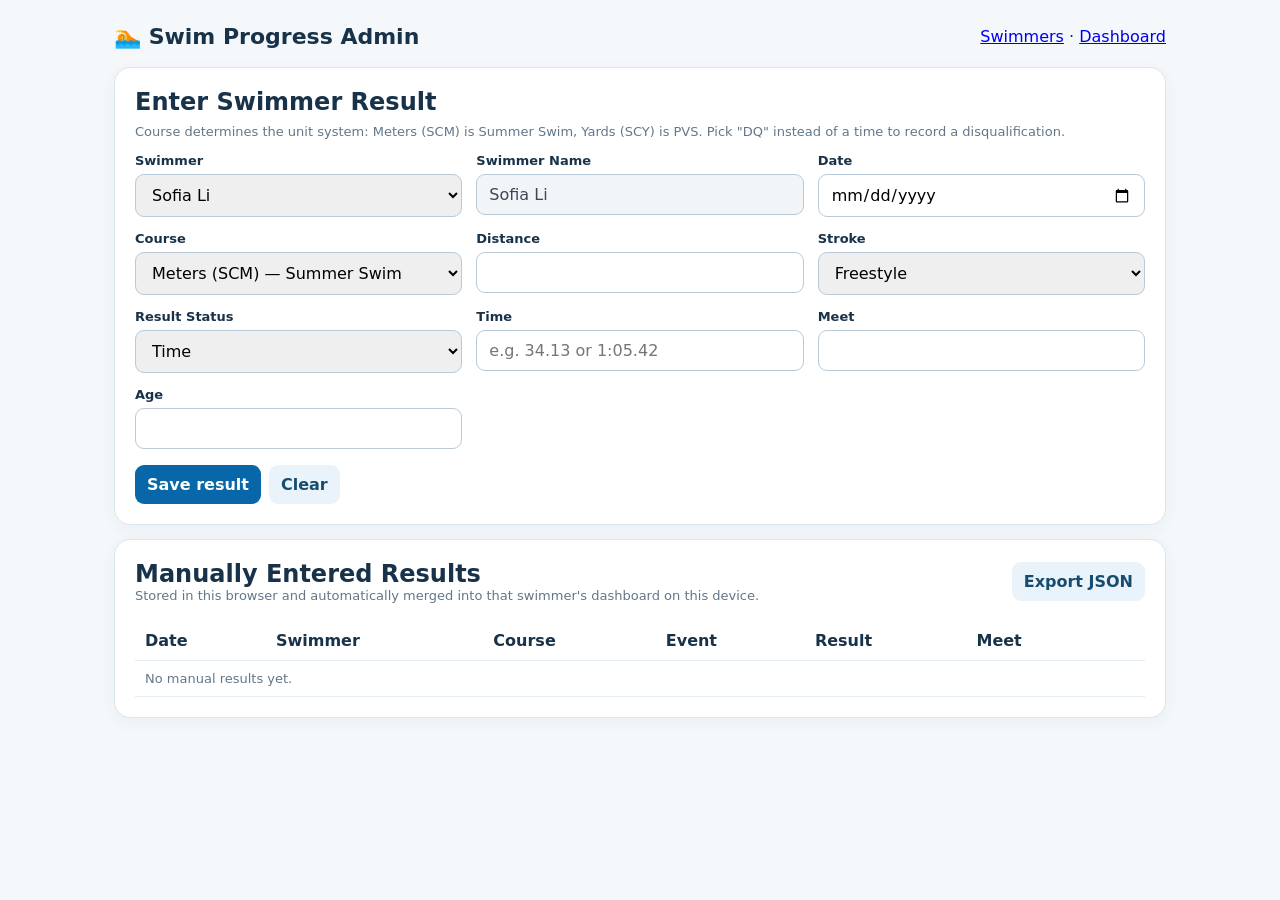
==== admin.html @ 4a8d4863 "Added admin Page" ====
<!doctype html>
<html lang="en">
<head>
<meta charset="UTF-8"><meta name="viewport" content="width=device-width,initial-scale=1">
<title>Swim Progress — Admin</title>
<style>
:root{font-family:Inter,system-ui,Arial,sans-serif;color:#18324a;background:#f4f8fb}
*{box-sizing:border-box} body{margin:0}.shell{max-width:1100px;margin:auto;padding:24px}
.topbar{display:flex;gap:18px;align-items:center;justify-content:space-between;margin-bottom:18px}
.brand{font-size:22px;font-weight:800}.card{background:#fff;border:1px solid #dbe6ef;border-radius:16px;padding:20px;margin:14px 0;box-shadow:0 4px 16px #17324d0d}
.grid{display:grid;grid-template-columns:repeat(3,minmax(0,1fr));gap:14px}.field{display:flex;flex-direction:column;gap:6px}
label{font-weight:700;font-size:13px}input,select,button{font:inherit;padding:10px 12px;border:1px solid #b8cad8;border-radius:9px}
button{cursor:pointer;background:#0867a8;color:#fff;border:0;font-weight:700}.secondary{background:#eaf3f9;color:#174b70}
.danger{background:#a82d2d}.hide{display:none!important}.notice{padding:12px;border-radius:10px;background:#e9f5ff}.error{background:#fff0f0;color:#8b1d1d}
.table-wrap{overflow:auto}table{width:100%;border-collapse:collapse}th,td{padding:10px;border-bottom:1px solid #e4edf4;text-align:left;white-space:normal}
.badge{display:inline-block;padding:3px 8px;border-radius:999px;background:#e9f3fa;font-size:12px}.dq{background:#ffe6e6;color:#9a1d1d;font-weight:800}
.actions{display:flex;gap:8px;flex-wrap:wrap}.muted{color:#62778a;font-size:13px}
input[readonly]{background:#f1f5f8;color:#445}
.editing-banner{background:#fff6e0;border:1px solid #ffe2a3;color:#7a5900;padding:10px 12px;border-radius:9px;margin-bottom:14px}
@media(max-width:760px){.grid{grid-template-columns:1fr}}
</style>
</head>
<body><main class="shell">
<div class="topbar"><div class="brand">🏊 Swim Progress Admin</div><div><a href="index.html">Swimmers</a> · <a href="dashboard.html">Dashboard</a></div></div>

<div id="loadError" class="card error hide"></div>

<section class="card">
<h1 style="margin:0 0 8px">Enter Swimmer Result</h1>
<div class="muted" style="margin-bottom:14px">Course determines the unit system: Meters (SCM) is Summer Swim, Yards (SCY) is PVS. Pick "DQ" instead of a time to record a disqualification.</div>
<div id="editingBanner" class="editing-banner hide">Editing an existing result. <strong>Update result</strong> will save your changes, or <strong>Cancel edit</strong> to discard them.</div>
<form id="resultForm">
<div class="grid">
<div class="field"><label>Swimmer</label><select id="swimmerId" required><option value="">Loading swimmers…</option></select></div>
<div class="field"><label>Swimmer Name</label><input id="swimmerName" readonly></div>
<div class="field"><label>Date</label><input id="date" type="date" required></div>
<div class="field"><label>Course</label>
  <select id="course" required>
    <option value="SCM">Meters (SCM) — Summer Swim</option>
    <option value="SCY">Yards (SCY) — PVS</option>
  </select>
</div>
<div class="field"><label>Distance</label><input id="distance" type="number" min="25" step="25" required></div>
<div class="field"><label>Stroke</label><select id="stroke"><option>Freestyle</option><option>Back Stroke</option><option>Breast Stroke</option><option>Butterfly</option><option>Individual Medley</option></select></div>
<div class="field"><label>Result Status</label><select id="status"><option value="TIME">Time</option><option value="DQ">DQ — Disqualified</option></select></div>
<div class="field"><label>Time</label><input id="time" placeholder="e.g. 34.13 or 1:05.42"></div>
<div class="field"><label>Meet</label><input id="meet" required></div>
<div class="field"><label>Age</label><input id="age" type="number" min="4" max="99"></div>
</div>
<div class="actions" style="margin-top:16px">
  <button type="submit" id="submitBtn">Save result</button>
  <button type="reset" class="secondary" id="clearBtn">Clear</button>
  <button type="button" id="cancelEditBtn" class="secondary hide">Cancel edit</button>
</div>
<div id="saveMsg" class="notice hide" style="margin-top:12px"></div>
</form>
</section>

<section class="card"><div class="topbar"><div><h2 style="margin:0">Manually Entered Results</h2><div class="muted">Stored in this browser and automatically merged into that swimmer's dashboard on this device.</div></div><button id="exportBtn" class="secondary">Export JSON</button></div>
<div class="table-wrap"><table><thead><tr><th>Date</th><th>Swimmer</th><th>Course</th><th>Event</th><th>Result</th><th>Meet</th><th></th></tr></thead><tbody id="rows"></tbody></table></div>
</section>
</main>
<script>
(function () {
  "use strict";

  // Must match data-service.js's MANUAL_RESULTS_KEY exactly so results
  // entered here are picked up by the dashboard.
  var STORAGE_KEY = "swimProgressManualResultsV1";

  function $(id) { return document.getElementById(id); }

  var directory = null;
  var editingId = null;

  function courseName(course) {
    return course === "SCY" ? "PVS (Yards)" : "Summer Swim (Meters)";
  }

  function parseTime(v) {
    v = (v || "").trim();
    if (!v) return null;
    if (v.indexOf(":") !== -1) {
      var parts = v.split(":");
      return +(Number(parts[0]) * 60 + Number(parts[1])).toFixed(2);
    }
    return +Number(v).toFixed(2);
  }
  function fmt(t) {
    if (t == null) return "DQ";
    var m = Math.floor(t / 60), s = (t - m * 60).toFixed(2).padStart(5, "0");
    return m ? m + ":" + s : s;
  }
  function getRows() {
    try { return JSON.parse(localStorage.getItem(STORAGE_KEY) || "[]"); }
    catch (e) { return []; }
  }
  function saveRows(v) {
    localStorage.setItem(STORAGE_KEY, JSON.stringify(v));
  }

  function showLoadError(msg) {
    var el = $("loadError");
    el.textContent = msg;
    el.classList.remove("hide");
  }

  function populateSwimmers() {
    fetch("data/swimmers.json")
      .then(function (res) {
        if (!res.ok) throw new Error("HTTP " + res.status);
        return res.json();
      })
      .then(function (dir) {
        directory = dir;
        var opts = (dir.swimmers || []).map(function (s) {
          return '<option value="' + s.id + '">' + s.name + "</option>";
        });
        $("swimmerId").innerHTML = opts.length
          ? opts.join("")
          : '<option value="">No swimmers found in data/swimmers.json</option>';
        syncSwimmerName();
      })
      .catch(function (err) {
        $("swimmerId").innerHTML = '<option value="">Unable to load swimmer list</option>';
        showLoadError(
          "Could not load data/swimmers.json (" + err.message + "). " +
          "Make sure you're opening this page through a local web server " +
          "(e.g. http://localhost:8000/admin.html) and not by double-clicking " +
          "the file directly — browsers block JSON loading from file:// pages."
        );
      });
  }
  function syncSwimmerName() {
    var entry = null;
    if (directory) {
      for (var i = 0; i < directory.swimmers.length; i++) {
        if (directory.swimmers[i].id === $("swimmerId").value) { entry = directory.swimmers[i]; break; }
      }
    }
    $("swimmerName").value = entry ? entry.name : "";
  }
  $("swimmerId").addEventListener("change", syncSwimmerName);
  populateSwimmers();

  $("status").addEventListener("change", function () {
    var dq = $("status").value === "DQ";
    $("time").disabled = dq;
    $("time").required = !dq;
    if (dq) $("time").value = "";
  });

  function enterEditMode(r) {
    editingId = r.id;
    $("swimmerId").value = r.swimmerId;
    syncSwimmerName();
    $("date").value = r.date;
    $("course").value = r.course;
    $("distance").value = r.distance;
    $("stroke").value = r.stroke;
    $("status").value = r.status;
    $("status").dispatchEvent(new Event("change"));
    if (r.status !== "DQ") $("time").value = fmt(r.time);
    $("meet").value = r.meet;
    $("age").value = r.age != null ? r.age : "";
    $("submitBtn").textContent = "Update result";
    $("cancelEditBtn").classList.remove("hide");
    $("editingBanner").classList.remove("hide");
    $("saveMsg").classList.add("hide");
    window.scrollTo({ top: 0, behavior: "smooth" });
  }
  function exitEditMode() {
    editingId = null;
    $("resultForm").reset();
    $("course").value = "SCM";
    syncSwimmerName();
    $("status").dispatchEvent(new Event("change"));
    $("submitBtn").textContent = "Save result";
    $("cancelEditBtn").classList.add("hide");
    $("editingBanner").classList.add("hide");
  }
  $("cancelEditBtn").addEventListener("click", exitEditMode);

  $("resultForm").addEventListener("submit", function (e) {
    e.preventDefault();
    if (!$("swimmerId").value) { alert("Select a swimmer."); return; }
    var status = $("status").value;
    var time = status === "DQ" ? null : parseTime($("time").value);
    if (status === "TIME" && (!isFinite(time) || time <= 0)) {
      alert("Enter a valid swim time.");
      return;
    }
    var data = {
      swimmerId: $("swimmerId").value,
      swimmerName: $("swimmerName").value,
      date: $("date").value,
      year: +$("date").value.slice(0, 4),
      course: $("course").value,
      distance: +$("distance").value,
      stroke: $("stroke").value,
      status: status,
      time: time,
      meet: $("meet").value.trim(),
      age: $("age").value ? +$("age").value : null,
      source: "admin"
    };
    var all = getRows();
    if (editingId) {
      var idx = -1;
      for (var i = 0; i < all.length; i++) { if (all[i].id === editingId) { idx = i; break; } }
      if (idx !== -1) {
        data.id = editingId;
        all[idx] = data;
      }
      saveRows(all);
      $("saveMsg").textContent = "Result updated.";
    } else {
      data.id = (crypto.randomUUID ? crypto.randomUUID() : String(Date.now()) + Math.random());
      all.push(data);
      saveRows(all);
      $("saveMsg").textContent = "Result saved.";
    }
    $("saveMsg").classList.remove("hide");
    exitEditMode();
    render();
  });

  function render() {
    var all = getRows().sort(function (x, y) { return y.date.localeCompare(x.date); });
    $("rows").innerHTML = all.length
      ? all.map(function (r) {
          var resultHtml = r.status === "DQ"
            ? '<span class="badge dq">DQ</span>'
            : fmt(r.time);
          return "<tr><td>" + r.date + "</td><td>" + r.swimmerName + "</td>" +
            "<td><span class=\"badge\">" + courseName(r.course) + "</span></td>" +
            "<td>" + r.distance + " " + r.stroke + "</td>" +
            "<td>" + resultHtml + "</td><td>" + r.meet + "</td>" +
            "<td class=\"actions\">" +
            "<button class=\"secondary\" data-edit=\"" + r.id + "\">Edit</button>" +
            "<button class=\"danger\" data-del=\"" + r.id + "\">Delete</button>" +
            "</td></tr>";
        }).join("")
      : '<tr><td colspan="7" class="muted">No manual results yet.</td></tr>';
  }

  $("rows").addEventListener("click", function (e) {
    var editId = e.target.getAttribute("data-edit");
    var delId = e.target.getAttribute("data-del");
    if (editId) {
      var all = getRows();
      for (var i = 0; i < all.length; i++) {
        if (all[i].id === editId) { enterEditMode(all[i]); break; }
      }
    } else if (delId) {
      if (confirm("Delete this result?")) {
        saveRows(getRows().filter(function (r) { return r.id !== delId; }));
        if (editingId === delId) exitEditMode();
        render();
      }
    }
  });

  $("exportBtn").addEventListener("click", function () {
    var blob = new Blob([JSON.stringify(getRows(), null, 2)], { type: "application/json" });
    var a = document.createElement("a");
    a.href = URL.createObjectURL(blob);
    a.download = "swim-manual-results.json";
    a.click();
    URL.revokeObjectURL(a.href);
  });

  render();
})();
</script>
</body></html>
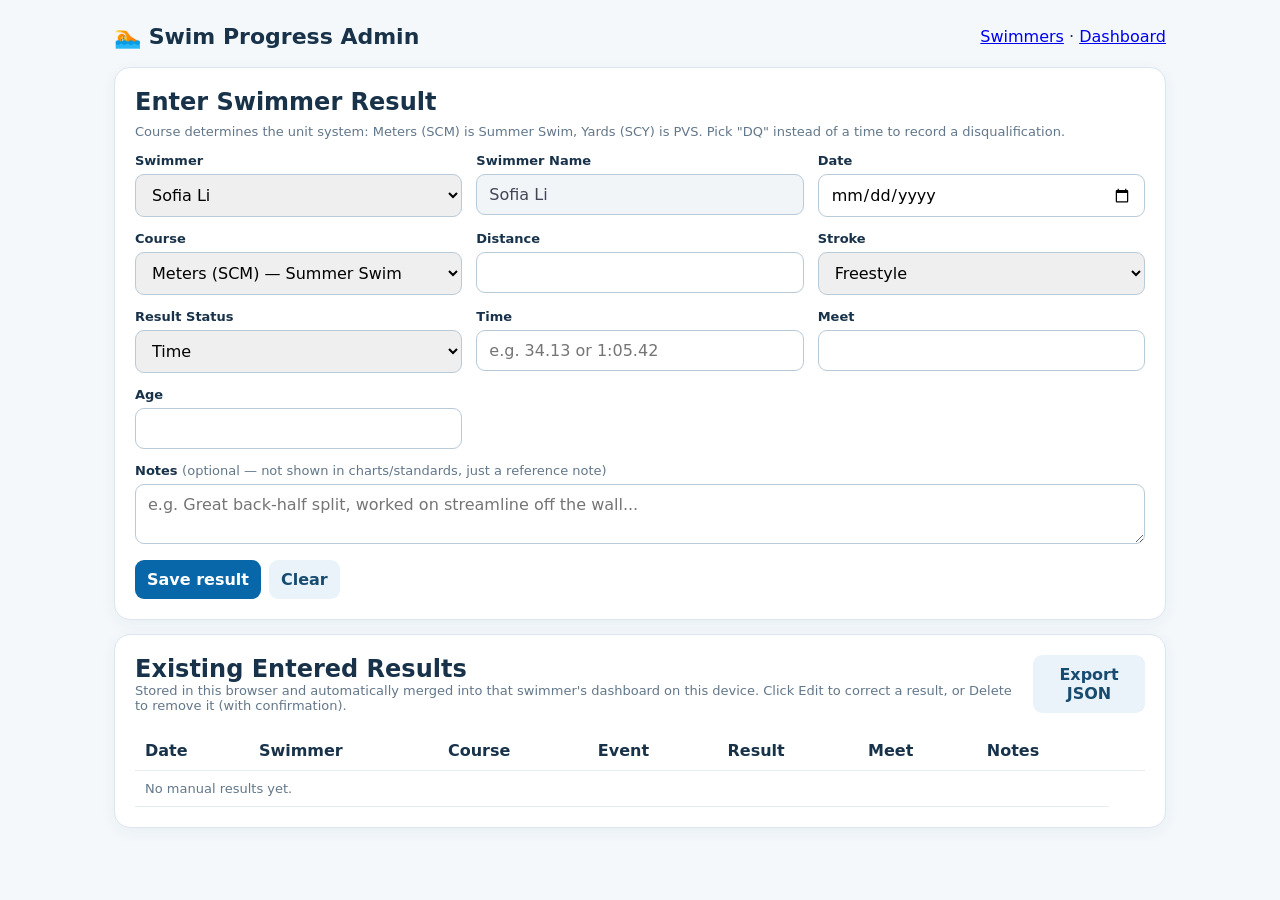
==== commit 12d22343: "Add admin comments" ====
--- a/admin.html
+++ b/admin.html
@@ -47,6 +47,10 @@
 <div class="field"><label>Meet</label><input id="meet" required></div>
 <div class="field"><label>Age</label><input id="age" type="number" min="4" max="99"></div>
 </div>
+<div class="field" style="margin-top:14px">
+  <label>Notes <span class="muted" style="font-weight:400">(optional — not shown in charts/standards, just a reference note)</span></label>
+  <textarea id="notes" rows="2" placeholder="e.g. Great back-half split, worked on streamline off the wall..." style="font:inherit;padding:10px 12px;border:1px solid #b8cad8;border-radius:9px;resize:vertical"></textarea>
+</div>
 <div class="actions" style="margin-top:16px">
   <button type="submit" id="submitBtn">Save result</button>
   <button type="reset" class="secondary" id="clearBtn">Clear</button>
@@ -56,8 +60,8 @@
 </form>
 </section>
 
-<section class="card"><div class="topbar"><div><h2 style="margin:0">Manually Entered Results</h2><div class="muted">Stored in this browser and automatically merged into that swimmer's dashboard on this device.</div></div><button id="exportBtn" class="secondary">Export JSON</button></div>
-<div class="table-wrap"><table><thead><tr><th>Date</th><th>Swimmer</th><th>Course</th><th>Event</th><th>Result</th><th>Meet</th><th></th></tr></thead><tbody id="rows"></tbody></table></div>
+<section class="card"><div class="topbar"><div><h2 style="margin:0">Existing Entered Results</h2><div class="muted">Stored in this browser and automatically merged into that swimmer's dashboard on this device. Click Edit to correct a result, or Delete to remove it (with confirmation).</div></div><button id="exportBtn" class="secondary">Export JSON</button></div>
+<div class="table-wrap"><table><thead><tr><th>Date</th><th>Swimmer</th><th>Course</th><th>Event</th><th>Result</th><th>Meet</th><th>Notes</th><th></th></tr></thead><tbody id="rows"></tbody></table></div>
 </section>
 </main>
 <script>
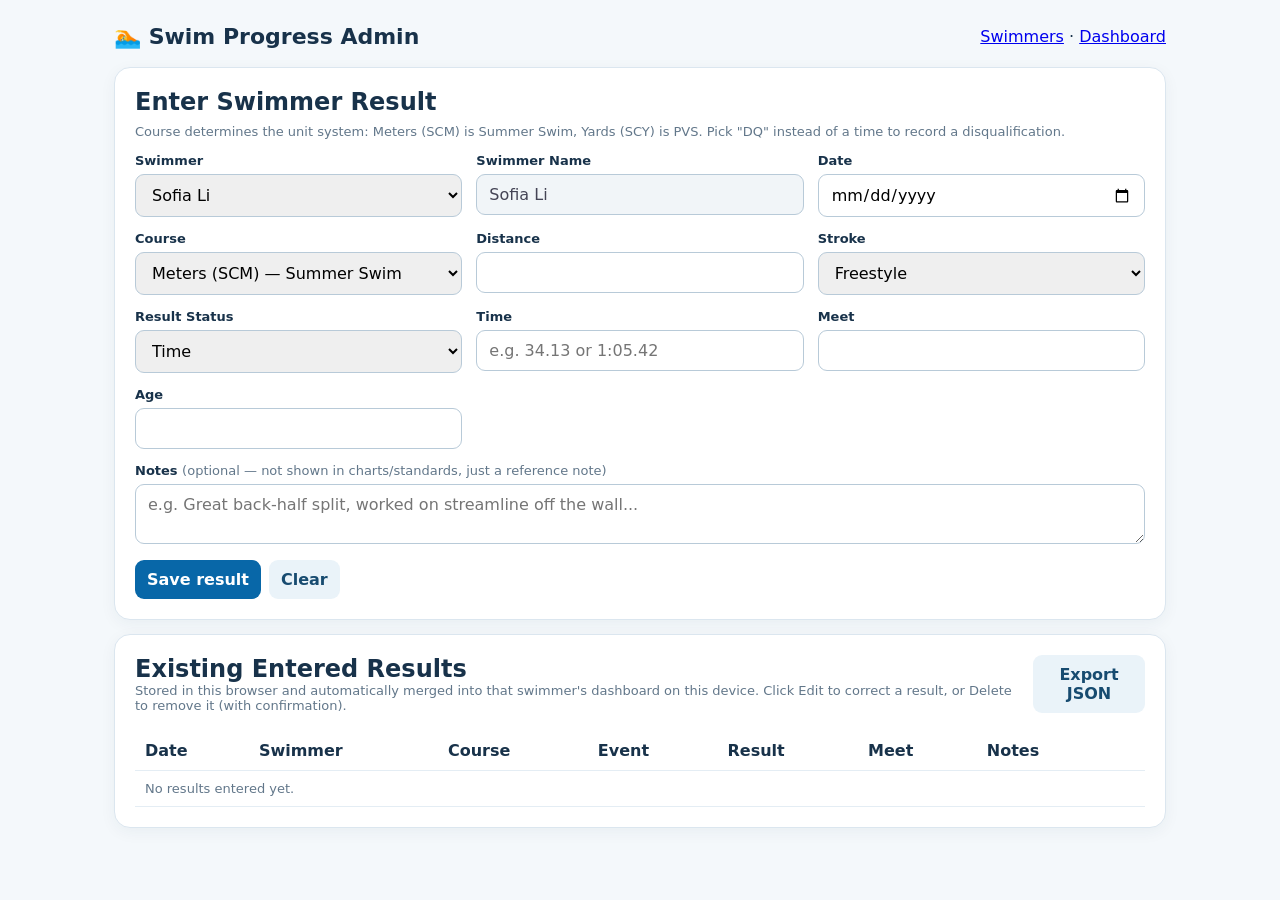
==== commit de43838a: "Updated Noah Kingfish meet results" ====
--- a/admin.html
+++ b/admin.html
@@ -79,6 +79,15 @@
 
   function courseName(course) {
     return course === "SCY" ? "PVS (Yards)" : "Summer Swim (Meters)";
+  }
+  function escapeHtml(s) {
+    return String(s == null ? "" : s).replace(/[&<>'"]/g, function (c) {
+      return { "&": "&amp;", "<": "&lt;", ">": "&gt;", "'": "&#39;", '"': "&quot;" }[c];
+    });
+  }
+  function truncate(s, n) {
+    s = String(s || "");
+    return s.length > n ? s.slice(0, n - 1) + "…" : s;
   }
 
   function parseTime(v) {
@@ -167,6 +176,7 @@
     if (r.status !== "DQ") $("time").value = fmt(r.time);
     $("meet").value = r.meet;
     $("age").value = r.age != null ? r.age : "";
+    $("notes").value = r.notes || "";
     $("submitBtn").textContent = "Update result";
     $("cancelEditBtn").classList.remove("hide");
     $("editingBanner").classList.remove("hide");
@@ -177,6 +187,7 @@
     editingId = null;
     $("resultForm").reset();
     $("course").value = "SCM";
+    $("notes").value = "";
     syncSwimmerName();
     $("status").dispatchEvent(new Event("change"));
     $("submitBtn").textContent = "Save result";
@@ -206,6 +217,7 @@
       time: time,
       meet: $("meet").value.trim(),
       age: $("age").value ? +$("age").value : null,
+      notes: $("notes").value.trim(),
       source: "admin"
     };
     var all = getRows();
@@ -236,16 +248,20 @@
           var resultHtml = r.status === "DQ"
             ? '<span class="badge dq">DQ</span>'
             : fmt(r.time);
-          return "<tr><td>" + r.date + "</td><td>" + r.swimmerName + "</td>" +
-            "<td><span class=\"badge\">" + courseName(r.course) + "</span></td>" +
-            "<td>" + r.distance + " " + r.stroke + "</td>" +
-            "<td>" + resultHtml + "</td><td>" + r.meet + "</td>" +
+          var notesHtml = r.notes
+            ? '<span title="' + escapeHtml(r.notes) + '">' + escapeHtml(truncate(r.notes, 28)) + "</span>"
+            : '<span class="muted">—</span>';
+          return "<tr><td>" + escapeHtml(r.date) + "</td><td>" + escapeHtml(r.swimmerName) + "</td>" +
+            "<td><span class=\"badge\">" + escapeHtml(courseName(r.course)) + "</span></td>" +
+            "<td>" + escapeHtml(r.distance) + " " + escapeHtml(r.stroke) + "</td>" +
+            "<td>" + resultHtml + "</td><td>" + escapeHtml(r.meet) + "</td>" +
+            "<td>" + notesHtml + "</td>" +
             "<td class=\"actions\">" +
             "<button class=\"secondary\" data-edit=\"" + r.id + "\">Edit</button>" +
             "<button class=\"danger\" data-del=\"" + r.id + "\">Delete</button>" +
             "</td></tr>";
         }).join("")
-      : '<tr><td colspan="7" class="muted">No manual results yet.</td></tr>';
+      : '<tr><td colspan="8" class="muted">No results entered yet.</td></tr>';
   }
 
   $("rows").addEventListener("click", function (e) {
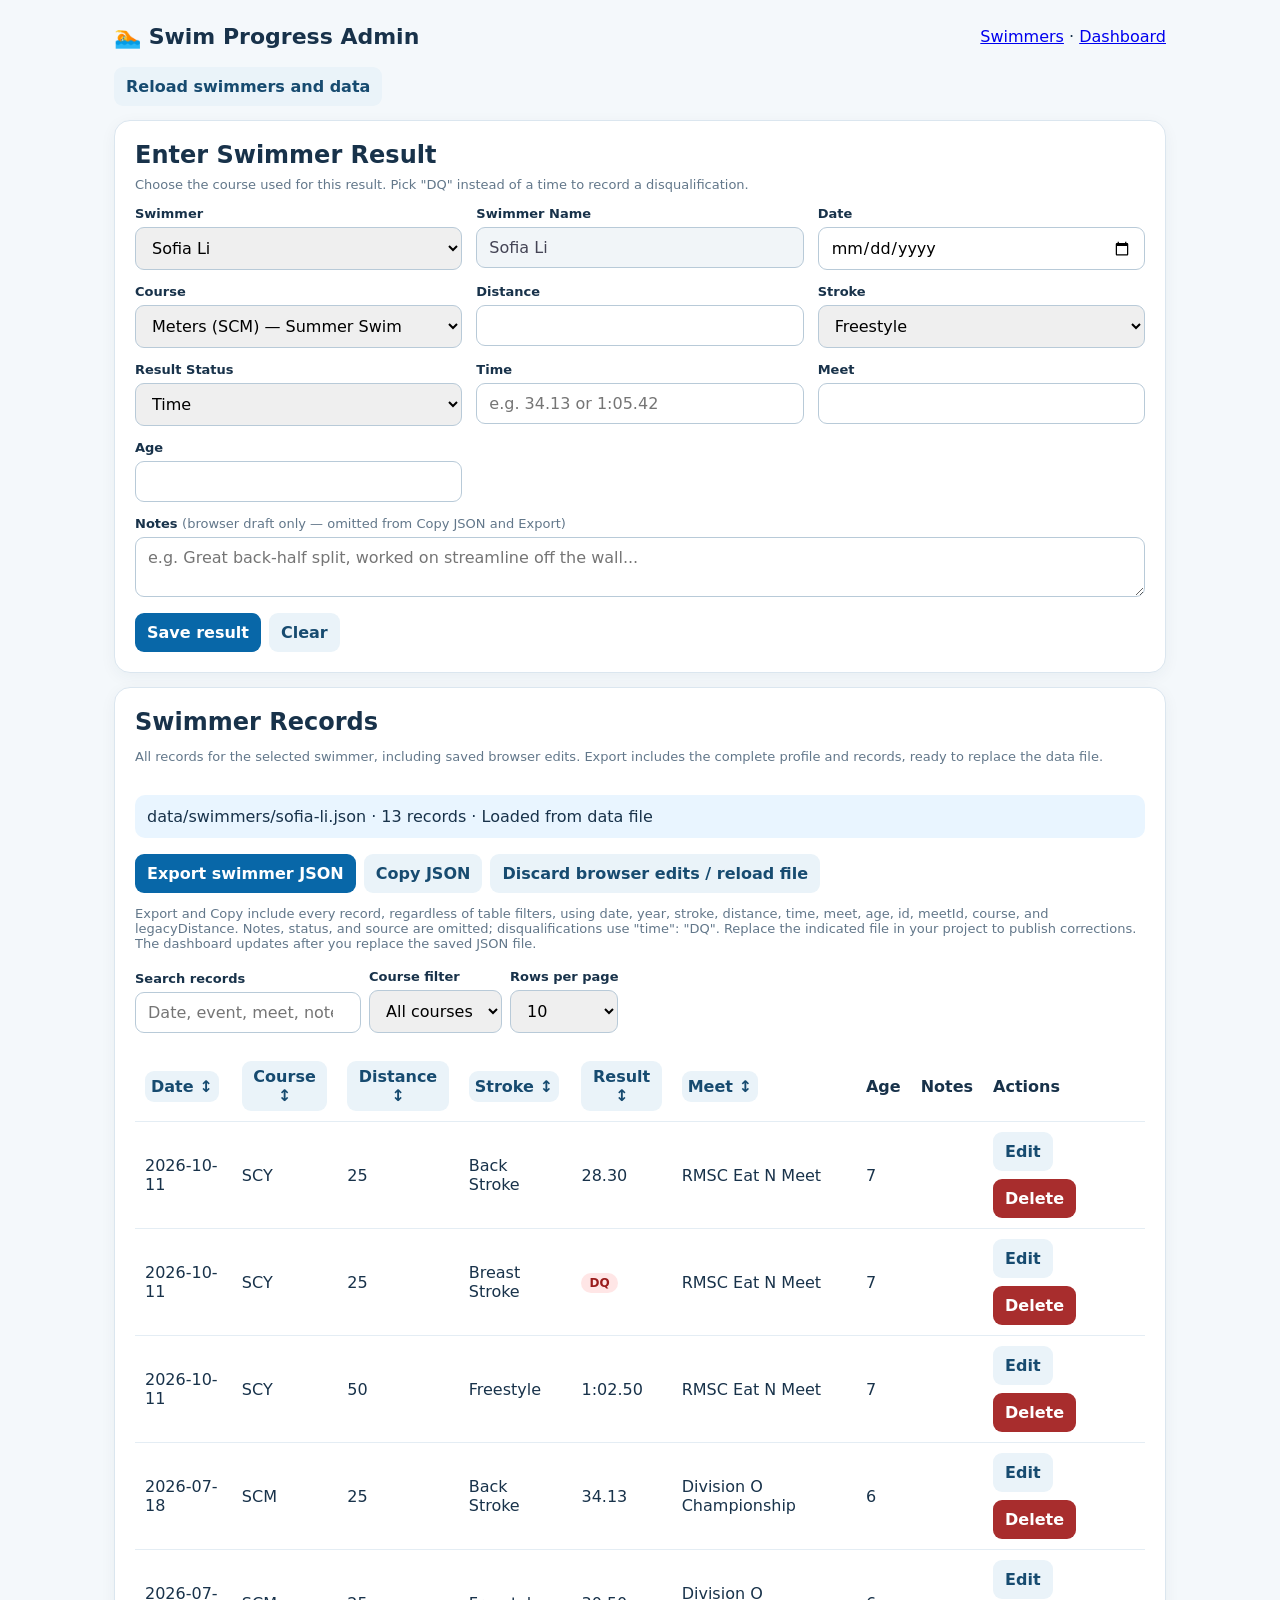
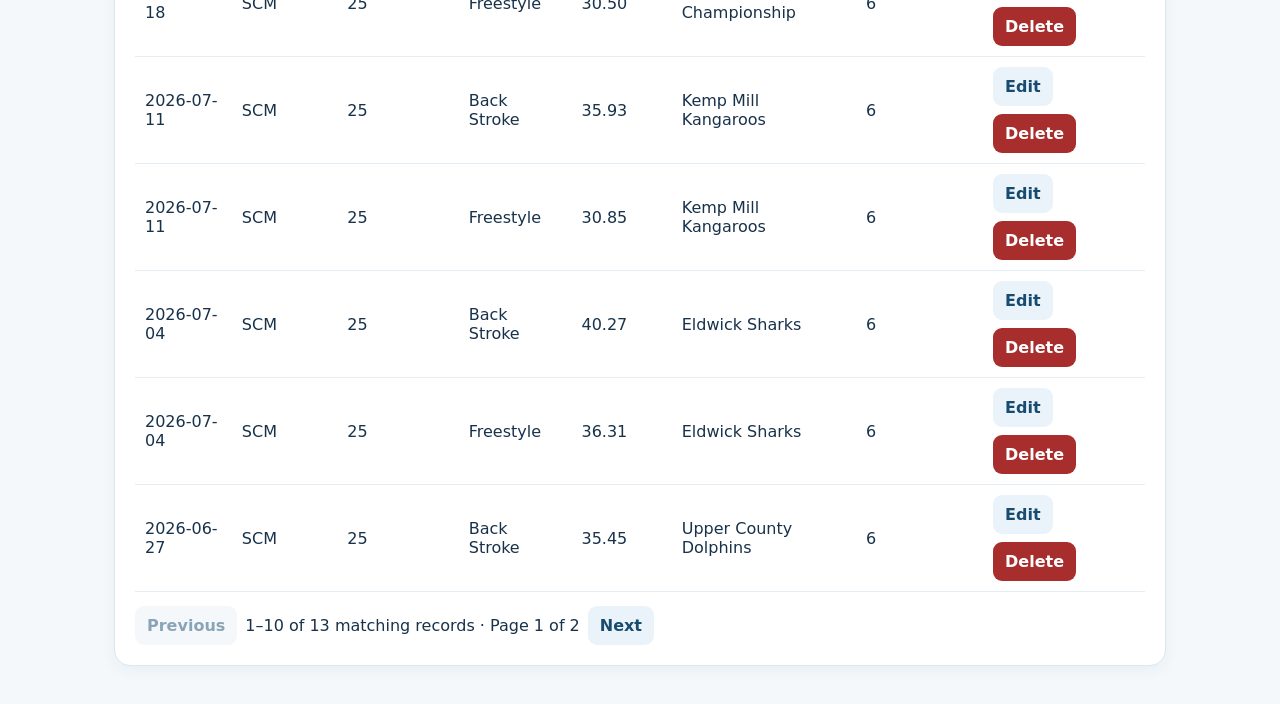
==== commit fc0020e6: "Updated code in Admin and dashboard pulling data" ====
--- a/admin.html
+++ b/admin.html
@@ -23,11 +23,13 @@
 <body><main class="shell">
 <div class="topbar"><div class="brand">🏊 Swim Progress Admin</div><div><a href="index.html">Swimmers</a> · <a href="dashboard.html">Dashboard</a></div></div>
 
+<noscript><div class="card error">JavaScript must be enabled to load swimmers and records.</div></noscript>
+<div class="actions"><button id="retryLoadBtn" type="button" class="secondary">Reload swimmers and data</button></div>
 <div id="loadError" class="card error hide"></div>
 
 <section class="card">
 <h1 style="margin:0 0 8px">Enter Swimmer Result</h1>
-<div class="muted" style="margin-bottom:14px">Course determines the unit system: Meters (SCM) is Summer Swim, Yards (SCY) is PVS. Pick "DQ" instead of a time to record a disqualification.</div>
+<div class="muted" style="margin-bottom:14px">Choose the course used for this result. Pick "DQ" instead of a time to record a disqualification.</div>
 <div id="editingBanner" class="editing-banner hide">Editing an existing result. <strong>Update result</strong> will save your changes, or <strong>Cancel edit</strong> to discard them.</div>
 <form id="resultForm">
 <div class="grid">
@@ -38,6 +40,7 @@
   <select id="course" required>
     <option value="SCM">Meters (SCM) — Summer Swim</option>
     <option value="SCY">Yards (SCY) — PVS</option>
+    <option value="LCM">Meters (LCM) — Long Course</option>
   </select>
 </div>
 <div class="field"><label>Distance</label><input id="distance" type="number" min="25" step="25" required></div>
@@ -48,7 +51,7 @@
 <div class="field"><label>Age</label><input id="age" type="number" min="4" max="99"></div>
 </div>
 <div class="field" style="margin-top:14px">
-  <label>Notes <span class="muted" style="font-weight:400">(optional — not shown in charts/standards, just a reference note)</span></label>
+  <label>Notes <span class="muted" style="font-weight:400">(browser draft only — omitted from Copy JSON and Export)</span></label>
   <textarea id="notes" rows="2" placeholder="e.g. Great back-half split, worked on streamline off the wall..." style="font:inherit;padding:10px 12px;border:1px solid #b8cad8;border-radius:9px;resize:vertical"></textarea>
 </div>
 <div class="actions" style="margin-top:16px">
@@ -60,237 +63,383 @@
 </form>
 </section>
 
-<section class="card"><div class="topbar"><div><h2 style="margin:0">Existing Entered Results</h2><div class="muted">Stored in this browser and automatically merged into that swimmer's dashboard on this device. Click Edit to correct a result, or Delete to remove it (with confirmation).</div></div><button id="exportBtn" class="secondary">Export JSON</button></div>
-<div class="table-wrap"><table><thead><tr><th>Date</th><th>Swimmer</th><th>Course</th><th>Event</th><th>Result</th><th>Meet</th><th>Notes</th><th></th></tr></thead><tbody id="rows"></tbody></table></div>
+<section class="card">
+<div class="topbar"><div><h2 style="margin:0">Swimmer Records</h2>
+<p class="muted">All records for the selected swimmer, including saved browser edits. Export includes the complete profile and records, ready to replace the data file.</p></div></div>
+<p id="filePath" class="notice" role="status">Loading…</p>
+<div class="actions">
+<button id="exportBtn" type="button">Export swimmer JSON</button>
+<button id="copyBtn" type="button" class="secondary">Copy JSON</button>
+<button id="reloadBtn" type="button" class="secondary">Discard browser edits / reload file</button>
+</div>
+<p class="muted">Export and Copy include every record, regardless of table filters, using date, year, stroke, distance, time, meet, age, id, meetId, course, and legacyDistance. Notes, status, and source are omitted; disqualifications use &quot;time&quot;: &quot;DQ&quot;. Replace the indicated file in your project to publish corrections. The dashboard updates after you replace the saved JSON file.</p>
+<div id="copyFallback" class="hide"><label for="jsonPreview">Copy the entire swimmer document below</label><textarea id="jsonPreview" readonly rows="10" style="width:100%"></textarea></div>
+<div class="actions" style="margin:18px 0;align-items:end">
+<div class="field"><label for="search">Search records</label><input id="search" type="search" placeholder="Date, event, meet, notes…"></div>
+<div class="field"><label for="courseFilter">Course filter</label><select id="courseFilter"><option value="">All courses</option><option>SCM</option><option>SCY</option><option>LCM</option></select></div>
+<div class="field"><label for="pageSize">Rows per page</label><select id="pageSize"><option>10</option><option>25</option><option>50</option><option value="all">All</option></select></div>
+</div>
+<div class="table-wrap"><table aria-label="Swimmer records"><thead><tr>
+<th scope="col" aria-sort="descending"><button class="secondary" data-sort="date">Date ↕</button></th>
+<th scope="col"><button class="secondary" data-sort="course">Course ↕</button></th>
+<th scope="col"><button class="secondary" data-sort="distance">Distance ↕</button></th>
+<th scope="col"><button class="secondary" data-sort="stroke">Stroke ↕</button></th>
+<th scope="col"><button class="secondary" data-sort="time">Result ↕</button></th>
+<th scope="col"><button class="secondary" data-sort="meet">Meet ↕</button></th>
+<th scope="col">Age</th><th scope="col">Notes</th><th scope="col">Actions</th>
+</tr></thead><tbody id="rows"></tbody></table></div>
+<div class="actions" style="margin-top:14px;align-items:center"><button id="previousBtn" type="button" class="secondary">Previous</button><span id="pageInfo" role="status"></span><button id="nextBtn" type="button" class="secondary">Next</button></div>
 </section>
 </main>
+<style>button:disabled{opacity:.5;cursor:not-allowed}th button{padding:6px}textarea{font:inherit}td:last-child{min-width:150px} .topbar{flex-wrap:wrap}</style>
 <script>
-(function () {
-  "use strict";
-
-  // Must match data-service.js's MANUAL_RESULTS_KEY exactly so results
-  // entered here are picked up by the dashboard.
-  var STORAGE_KEY = "swimProgressManualResultsV1";
-
-  function $(id) { return document.getElementById(id); }
-
-  var directory = null;
-  var editingId = null;
-
-  function courseName(course) {
-    return course === "SCY" ? "PVS (Yards)" : "Summer Swim (Meters)";
-  }
-  function escapeHtml(s) {
-    return String(s == null ? "" : s).replace(/[&<>'"]/g, function (c) {
-      return { "&": "&amp;", "<": "&lt;", ">": "&gt;", "'": "&#39;", '"': "&quot;" }[c];
-    });
-  }
-  function truncate(s, n) {
-    s = String(s || "");
-    return s.length > n ? s.slice(0, n - 1) + "…" : s;
-  }
-
-  function parseTime(v) {
-    v = (v || "").trim();
-    if (!v) return null;
-    if (v.indexOf(":") !== -1) {
-      var parts = v.split(":");
-      return +(Number(parts[0]) * 60 + Number(parts[1])).toFixed(2);
+(async function () {
+"use strict";
+const MANUAL_RESULTS_KEY = "swimProgressManualResultsV1";
+
+const jsonCache = new Map();
+async function requestJson(path) {
+  const controller = new AbortController();
+  const timeout = setTimeout(() => controller.abort(), 15000);
+  try {
+    const response = await fetch(path, { cache: "no-store", signal: controller.signal });
+    if (!response.ok) throw new Error(`Unable to load ${path} (HTTP ${response.status}). Check that this file exists under the server's project folder.`);
+    try { return await response.json(); }
+    catch { throw new Error(`${path} is not valid JSON. Check the file for missing commas or an HTML error page returned by the server.`); }
+  } catch (error) {
+    if (error.name === "AbortError") throw new Error(`Loading ${path} timed out. Check that your local web server is running, then retry.`);
+    throw error;
+  } finally { clearTimeout(timeout); }
+}
+async function getJson(path) {
+  if (jsonCache.has(path)) return jsonCache.get(path);
+  const pending = requestJson(path).catch((error) => { jsonCache.delete(path); throw error; });
+  jsonCache.set(path, pending);
+  return pending;
+}
+async function loadDirectory() {
+  const directory = await getJson("data/swimmers.json");
+  if (!directory || !Array.isArray(directory.swimmers)) throw new Error("data/swimmers.json must contain a swimmers array.");
+  for (const entry of directory.swimmers) {
+    if (!entry || typeof entry.id !== "string" || !entry.id || typeof entry.dataFile !== "string" || !entry.dataFile.trim())
+      throw new Error("Every swimmer in data/swimmers.json needs an id and a dataFile path.");
+  }
+  return directory;
+}
+const loadAppConfig = () => getJson("data/app-config.json");
+
+// Admin drafts are changed here; the dashboard uses the saved project file.
+// Export and replace that file to publish corrections.
+const ADMIN_DRAFTS_KEY = "swimProgressAdminDocumentsV2";
+const clone = (value) => JSON.parse(JSON.stringify(value));
+function stored(key, fallback) {
+  const raw = localStorage.getItem(key);
+  const value = raw ? JSON.parse(raw) : fallback;
+  if (key === MANUAL_RESULTS_KEY && (!Array.isArray(value) || value.some((row) => !row || typeof row !== "object")))
+    throw new Error("Invalid saved manual results");
+  if (key === ADMIN_DRAFTS_KEY && (!value || typeof value !== "object" || Array.isArray(value)))
+    throw new Error("Invalid saved admin drafts");
+  return value;
+}
+function signature(r) {
+  return JSON.stringify([r.date, r.course, Number(r.distance), r.stroke,
+    r.status === "DQ" || r.time == null || r.time === "DQ" ? "DQ" : Number(r.time), r.meet]);
+}
+async function loadSwimmerSource(id, fresh = false) {
+  const directory = await loadDirectory();
+  const entry = directory.swimmers.find((s) => s.id === id);
+  if (!entry) throw new Error(`Unknown swimmer: ${id}`);
+  const path = entry.dataFile.replace(/\\/g, "/");
+  const doc = await (fresh ? requestJson(path) : getJson(path));
+  if (!doc.profile || !Array.isArray(doc.records)) throw new Error("Invalid swimmer document");
+  return { entry, doc: clone(doc) };
+}
+// The on-disk schema uses a numeric time or the literal "DQ", not status.
+// Export deliberately selects only the fields in that schema, in its order.
+function exportSwimmerDocument(document) {
+  return { ...clone(document), records: document.records.map((record, index) => {
+    const isDQ = record.status === "DQ" || record.time == null || String(record.time).trim().toUpperCase() === "DQ";
+    const time = isDQ ? "DQ" : Number(record.time);
+    const distance = Number(record.distance);
+    if ((!isDQ && (!Number.isFinite(time) || time <= 0)) || !Number.isFinite(distance) || distance <= 0)
+      throw new Error(`Record ${index + 1} has an invalid time or distance. Correct it before exporting.`);
+    const meet = String(record.meet ?? "");
+    const slug = (value) => value.trim().replace(/[^\p{L}\p{N}]+/gu, "-").replace(/^-+|-+$/g, "");
+    const meetId = record.meetId || slug(/^\d{4}-\d{2}-\d{2}(?:[- _]|$)/.test(meet) ? meet : `${record.date}-${meet}`);
+    // Preserve all supplied IDs. Only older records without an ID need a
+    // deterministic fallback so Copy and Export produce identical documents.
+    let hash = 2166136261;
+    for (const character of JSON.stringify([record.date,record.course,distance,record.stroke,time,meet,index]))
+      hash = Math.imul(hash ^ character.charCodeAt(0),16777619) >>> 0;
+    return {
+      date: record.date,
+      year: Number(record.year ?? String(record.date).slice(0,4)),
+      stroke: record.stroke,
+      distance,
+      time,
+      meet,
+      age: record.age == null || record.age === "" ? null : Number(record.age),
+      id: record.id || `swim_${hash.toString(16).padStart(8,"0")}`,
+      meetId,
+      course: record.course,
+      legacyDistance: `${distance}${record.course === "SCY" ? "Y" : "M"}`
+    };
+  }) };
+}
+function sameDocument(a, b) {
+  return JSON.stringify(exportSwimmerDocument(a)) === JSON.stringify(exportSwimmerDocument(b));
+}
+async function loadAdminDocument(id, fresh = false) {
+  const { entry, doc: base } = await loadSwimmerSource(id, fresh);
+  let drafts, manual;
+  try {
+    drafts = stored(ADMIN_DRAFTS_KEY, {});
+    manual = stored(MANUAL_RESULTS_KEY, []);
+    const draft = drafts[id];
+    if (draft && (!draft.base || !draft.document || !draft.document.profile || !Array.isArray(draft.document.records)))
+      throw new Error("Invalid saved swimmer draft");
+  } catch (error) {
+    return { entry, base, document: clone(base), conflict: false, hasDraft: false,
+      storageWarning: `Saved browser changes could not be read (${error.message}). Showing the data file only. Editing and are disabled to protect saved changes. Check browser storage permissions or use another browser to access the source file.`, readOnly: true };
+  }
+  const draft = drafts[id];
+  if (draft) {
+    const saved = sameDocument(base, draft.document);
+    const conflict = !saved && !sameDocument(base, draft.base);
+    return { entry, base, document: clone(saved ? base : draft.document), conflict, hasDraft: !saved };
+  }
+  // Carry forward earlier manual entries, but never duplicate an entry already
+  // copied into the source file. IDs alone are unreliable in older data.
+  const document = clone(base);
+  const known = new Set(document.records.map(signature));
+  for (const row of manual.filter((r) => r.swimmerId === id)) {
+    if (known.has(signature(row))) continue;
+    const { swimmerId, swimmerName, ...record } = row;
+    document.records.push(record);
+    known.add(signature(row));
+  }
+  return { entry, base, document, conflict: false,
+    hasDraft: document.records.length !== base.records.length };
+}
+function saveAdminDocument(id, base, document) {
+  const drafts = stored(ADMIN_DRAFTS_KEY, {});
+  drafts[id] = { base: clone(base), document: clone(document) };
+  // Persist first; quota/privacy errors must not claim the edit succeeded.
+  localStorage.setItem(ADMIN_DRAFTS_KEY, JSON.stringify(drafts));
+}
+function discardAdminDocument(id) {
+  const drafts = stored(ADMIN_DRAFTS_KEY, {});
+  delete drafts[id];
+  const manual = stored(MANUAL_RESULTS_KEY, []);
+  localStorage.setItem(MANUAL_RESULTS_KEY, JSON.stringify(manual.filter((r) => r.swimmerId !== id)));
+  localStorage.setItem(ADMIN_DRAFTS_KEY, JSON.stringify(drafts));
+}
+async function loadSwimmer(id) {
+  const state = await loadAdminDocument(id);
+  // Never silently apply an old complete draft over an externally changed file.
+  return state.conflict ? state.base : state.document;
+}
+
+const $ = (id) => document.getElementById(id);
+const escapeHtml = (s) => String(s ?? "").replace(/[&<>\'"]/g, (c) => ({"&":"&amp;","<":"&lt;",">":"&gt;","'":"&#39;",'"':"&quot;"}[c]));
+const dq = (r) => r.status === "DQ" || r.time == null || String(r.time).toUpperCase() === "DQ";
+function fmt(time) {
+  const n = Math.round(Number(time) * 100);
+  if (!Number.isFinite(n)) return String(time ?? "");
+  const minutes = Math.floor(n / 6000), seconds = ((n % 6000) / 100).toFixed(2);
+  return minutes ? `${minutes}:${seconds.padStart(5, "0")}` : seconds;
+}
+function parseTime(value) {
+  const text = value.trim();
+  if (!/^(?:\d+:([0-5]\d)|\d+)(?:\.\d{1,2})?$/.test(text)) return NaN;
+  const parts = text.split(":");
+  return parts.length === 2 ? Number(parts[0]) * 60 + Number(parts[1]) : Number(text);
+}
+let state = null, editingIndex = null, page = 1, sortKey = "date", direction = -1, loading = false, loadToken = 0;
+let selectedId = "";
+function message(text, error = false) {
+  $("saveMsg").textContent = text;
+  $("saveMsg").classList.toggle("error", error);
+  $("saveMsg").classList.remove("hide");
+}
+function statusChanged() {
+  const disabled = $("status").value === "DQ";
+  $("time").disabled = disabled;
+  $("time").required = !disabled;
+  if (disabled) $("time").value = "";
+}
+function clearForm() {
+  editingIndex = null;
+  for (const id of ["date", "distance", "time", "meet", "age", "notes"]) $(id).value = "";
+  $("course").value = "SCM"; $("stroke").value = "Freestyle"; $("status").value = "TIME";
+  $("swimmerId").disabled = loading;
+  $("submitBtn").textContent = "Save result";
+  $("editingBanner").classList.add("hide"); $("cancelEditBtn").classList.add("hide");
+  statusChanged();
+}
+function render() {
+  const usable = !!state && !loading && !state.conflict && !state.readOnly;
+  for (const id of ["submitBtn", "exportBtn", "copyBtn"]) $(id).disabled = !usable;
+  $("reloadBtn").disabled = !state || loading || state.readOnly;
+  $("copyFallback").classList.add("hide");
+  if (!state) { $("rows").innerHTML = '<tr><td colspan="9">No swimmer data loaded.</td></tr>'; $("pageInfo").textContent = ""; return; }
+  $("filePath").textContent = `${state.entry.dataFile} · ${state.document.records.length} records · ${state.hasDraft ? "Browser changes pending export/replacement" : "Loaded from data file"}`;
+  const query = $("search").value.toLowerCase().trim(), course = $("courseFilter").value;
+  const matches = state.document.records.map((r, index) => ({r, index})).filter(({r}) =>
+    (!course || r.course === course) && (!query || [r.date,r.course,r.distance,r.stroke,dq(r)?"DQ":fmt(r.time),r.meet,r.age,r.notes].join(" ").toLowerCase().includes(query)));
+  matches.sort((a,b) => {
+    const v = (r) => sortKey === "time" ? (dq(r) ? Infinity : Number(r.time)) : r[sortKey];
+    const x=v(a.r), y=v(b.r);
+    const order = ["time","distance"].includes(sortKey) ? (x === y ? 0 : x < y ? -1 : 1) : String(x ?? "").localeCompare(String(y ?? ""), undefined, {numeric:true});
+    return direction * order || a.index-b.index;
+  });
+  const size = $("pageSize").value === "all" ? Math.max(1,matches.length) : Number($("pageSize").value);
+  const pages = Math.max(1,Math.ceil(matches.length/size)); page = Math.min(page,pages);
+  $("rows").innerHTML = matches.slice((page-1)*size,page*size).map(({r,index}) => `<tr>
+    <td>${escapeHtml(r.date)}</td><td>${escapeHtml(r.course)}</td><td>${escapeHtml(r.distance)}</td><td>${escapeHtml(r.stroke)}</td>
+    <td>${dq(r)?'<span class="badge dq">DQ</span>':escapeHtml(fmt(r.time))}</td><td>${escapeHtml(r.meet)}</td><td>${escapeHtml(r.age)}</td><td>${escapeHtml(r.notes)}</td>
+    <td><div class="actions"><button type="button" class="secondary" data-edit="${index}" ${usable?"":"disabled"}>Edit</button><button type="button" class="danger" data-delete="${index}" ${usable?"":"disabled"}>Delete</button></div></td></tr>`).join("") || '<tr><td colspan="9">No matching records.</td></tr>';
+  $("pageInfo").textContent = `${matches.length ? (page-1)*size+1 : 0}–${Math.min(page*size,matches.length)} of ${matches.length} matching records · Page ${page} of ${pages}`;
+  $("previousBtn").disabled = page === 1; $("nextBtn").disabled = page === pages;
+}
+async function selectSwimmer() {
+  const token = ++loadToken; selectedId = $("swimmerId").value; state = null; loading = true;
+  $("loadError").classList.add("hide"); $("saveMsg").classList.add("hide");
+  $("swimmerName").value = $("swimmerId").selectedOptions[0]?.textContent || "";
+  $("filePath").textContent = "Loading swimmer data…";
+  clearForm(); render();
+  try {
+    const result = await loadAdminDocument(selectedId, true);
+    if (token !== loadToken) return;
+    state = result; page = 1;
+    if (state.storageWarning) {
+      $("loadError").textContent = state.storageWarning;
+      $("loadError").classList.remove("hide");
     }
-    return +Number(v).toFixed(2);
-  }
-  function fmt(t) {
-    if (t == null) return "DQ";
-    var m = Math.floor(t / 60), s = (t - m * 60).toFixed(2).padStart(5, "0");
-    return m ? m + ":" + s : s;
-  }
-  function getRows() {
-    try { return JSON.parse(localStorage.getItem(STORAGE_KEY) || "[]"); }
-    catch (e) { return []; }
-  }
-  function saveRows(v) {
-    localStorage.setItem(STORAGE_KEY, JSON.stringify(v));
-  }
-
-  function showLoadError(msg) {
-    var el = $("loadError");
-    el.textContent = msg;
-    el.classList.remove("hide");
-  }
-
-  function populateSwimmers() {
-    fetch("data/swimmers.json")
-      .then(function (res) {
-        if (!res.ok) throw new Error("HTTP " + res.status);
-        return res.json();
-      })
-      .then(function (dir) {
-        directory = dir;
-        var opts = (dir.swimmers || []).map(function (s) {
-          return '<option value="' + s.id + '">' + s.name + "</option>";
-        });
-        $("swimmerId").innerHTML = opts.length
-          ? opts.join("")
-          : '<option value="">No swimmers found in data/swimmers.json</option>';
-        syncSwimmerName();
-      })
-      .catch(function (err) {
-        $("swimmerId").innerHTML = '<option value="">Unable to load swimmer list</option>';
-        showLoadError(
-          "Could not load data/swimmers.json (" + err.message + "). " +
-          "Make sure you're opening this page through a local web server " +
-          "(e.g. http://localhost:8000/admin.html) and not by double-clicking " +
-          "the file directly — browsers block JSON loading from file:// pages."
-        );
-      });
-  }
-  function syncSwimmerName() {
-    var entry = null;
-    if (directory) {
-      for (var i = 0; i < directory.swimmers.length; i++) {
-        if (directory.swimmers[i].id === $("swimmerId").value) { entry = directory.swimmers[i]; break; }
-      }
+    if (state.conflict) throw new Error("The data file changed since your browser draft was saved. Export is blocked to protect the newer file. Use Discard browser edits / reload file to load that file (this discards this swimmer's draft).");
+  } catch(error) {
+    if (token !== loadToken) return;
+    $("loadError").textContent = error.message + (state ? "" : " Serve the project over HTTP and check the swimmer dataFile path.");
+    $("loadError").classList.remove("hide");
+  } finally {
+    if (token === loadToken) { loading = false; clearForm(); render(); }
+  }
+}
+function commit(document) {
+  saveAdminDocument(selectedId, state.base, document);
+  state.document = document; state.hasDraft = true;
+}
+$("resultForm").addEventListener("submit", (e) => {
+  e.preventDefault(); if (!state || loading || state.conflict || state.readOnly) return;
+  const isDQ = $("status").value === "DQ", time = isDQ ? null : parseTime($("time").value);
+  if (!isDQ && (!Number.isFinite(time) || time <= 0)) { message("Enter a valid time such as 34.13 or 1:05.42 (seconds must be below 60 after a colon).", true); return; }
+  if (!$("meet").value.trim()) { message("Enter a meet name.", true); return; }
+  const document = clone(state.document), old = editingIndex === null ? null : document.records[editingIndex];
+  const record = { ...(old || {}), date: $("date").value, year:Number($("date").value.slice(0,4)), course:$("course").value,
+    distance:Number($("distance").value), stroke:$("stroke").value, status:isDQ?"DQ":"TIME", time,
+    meet:$("meet").value.trim(), age:$("age").value ? Number($("age").value) : null, notes:$("notes").value.trim() };
+  if (!old) { record.id = globalThis.crypto?.randomUUID?.() || `admin_${Date.now()}_${Math.random().toString(16).slice(2)}`; record.source = "admin"; }
+  if (Object.hasOwn(record,"legacyDistance")) record.legacyDistance = `${record.distance}${record.course === "SCY" ? "Y" : "M"}`;
+  if (old) document.records[editingIndex] = record; else document.records.push(record);
+  try { commit(document); clearForm(); render(); message(old ? "Result updated. Export the swimmer JSON to replace the data file." : "Result added. Export the swimmer JSON to replace the data file."); }
+  catch(error) { message(`Could not save browser changes: ${error.message}`,true); }
+});
+$("rows").addEventListener("click", (e) => {
+  const button = e.target.closest("button"); if (!button || !state || state.conflict || state.readOnly || loading) return;
+  if (button.hasAttribute("data-edit")) {
+    editingIndex = Number(button.dataset.edit); const r = state.document.records[editingIndex];
+    for (const id of ["date","course","distance","stroke","meet","age","notes"]) {
+      if (["course","stroke"].includes(id) && !Array.from($(id).options).some((o) => o.value === r[id])) $(id).add(new Option(r[id],r[id]));
+      $(id).value = r[id] ?? "";
     }
-    $("swimmerName").value = entry ? entry.name : "";
-  }
-  $("swimmerId").addEventListener("change", syncSwimmerName);
-  populateSwimmers();
-
-  $("status").addEventListener("change", function () {
-    var dq = $("status").value === "DQ";
-    $("time").disabled = dq;
-    $("time").required = !dq;
-    if (dq) $("time").value = "";
-  });
-
-  function enterEditMode(r) {
-    editingId = r.id;
-    $("swimmerId").value = r.swimmerId;
-    syncSwimmerName();
-    $("date").value = r.date;
-    $("course").value = r.course;
-    $("distance").value = r.distance;
-    $("stroke").value = r.stroke;
-    $("status").value = r.status;
-    $("status").dispatchEvent(new Event("change"));
-    if (r.status !== "DQ") $("time").value = fmt(r.time);
-    $("meet").value = r.meet;
-    $("age").value = r.age != null ? r.age : "";
-    $("notes").value = r.notes || "";
-    $("submitBtn").textContent = "Update result";
-    $("cancelEditBtn").classList.remove("hide");
-    $("editingBanner").classList.remove("hide");
-    $("saveMsg").classList.add("hide");
-    window.scrollTo({ top: 0, behavior: "smooth" });
-  }
-  function exitEditMode() {
-    editingId = null;
-    $("resultForm").reset();
-    $("course").value = "SCM";
-    $("notes").value = "";
-    syncSwimmerName();
-    $("status").dispatchEvent(new Event("change"));
-    $("submitBtn").textContent = "Save result";
-    $("cancelEditBtn").classList.add("hide");
-    $("editingBanner").classList.add("hide");
-  }
-  $("cancelEditBtn").addEventListener("click", exitEditMode);
-
-  $("resultForm").addEventListener("submit", function (e) {
-    e.preventDefault();
-    if (!$("swimmerId").value) { alert("Select a swimmer."); return; }
-    var status = $("status").value;
-    var time = status === "DQ" ? null : parseTime($("time").value);
-    if (status === "TIME" && (!isFinite(time) || time <= 0)) {
-      alert("Enter a valid swim time.");
-      return;
-    }
-    var data = {
-      swimmerId: $("swimmerId").value,
-      swimmerName: $("swimmerName").value,
-      date: $("date").value,
-      year: +$("date").value.slice(0, 4),
-      course: $("course").value,
-      distance: +$("distance").value,
-      stroke: $("stroke").value,
-      status: status,
-      time: time,
-      meet: $("meet").value.trim(),
-      age: $("age").value ? +$("age").value : null,
-      notes: $("notes").value.trim(),
-      source: "admin"
-    };
-    var all = getRows();
-    if (editingId) {
-      var idx = -1;
-      for (var i = 0; i < all.length; i++) { if (all[i].id === editingId) { idx = i; break; } }
-      if (idx !== -1) {
-        data.id = editingId;
-        all[idx] = data;
-      }
-      saveRows(all);
-      $("saveMsg").textContent = "Result updated.";
-    } else {
-      data.id = (crypto.randomUUID ? crypto.randomUUID() : String(Date.now()) + Math.random());
-      all.push(data);
-      saveRows(all);
-      $("saveMsg").textContent = "Result saved.";
-    }
-    $("saveMsg").classList.remove("hide");
-    exitEditMode();
-    render();
-  });
-
-  function render() {
-    var all = getRows().sort(function (x, y) { return y.date.localeCompare(x.date); });
-    $("rows").innerHTML = all.length
-      ? all.map(function (r) {
-          var resultHtml = r.status === "DQ"
-            ? '<span class="badge dq">DQ</span>'
-            : fmt(r.time);
-          var notesHtml = r.notes
-            ? '<span title="' + escapeHtml(r.notes) + '">' + escapeHtml(truncate(r.notes, 28)) + "</span>"
-            : '<span class="muted">—</span>';
-          return "<tr><td>" + escapeHtml(r.date) + "</td><td>" + escapeHtml(r.swimmerName) + "</td>" +
-            "<td><span class=\"badge\">" + escapeHtml(courseName(r.course)) + "</span></td>" +
-            "<td>" + escapeHtml(r.distance) + " " + escapeHtml(r.stroke) + "</td>" +
-            "<td>" + resultHtml + "</td><td>" + escapeHtml(r.meet) + "</td>" +
-            "<td>" + notesHtml + "</td>" +
-            "<td class=\"actions\">" +
-            "<button class=\"secondary\" data-edit=\"" + r.id + "\">Edit</button>" +
-            "<button class=\"danger\" data-del=\"" + r.id + "\">Delete</button>" +
-            "</td></tr>";
-        }).join("")
-      : '<tr><td colspan="8" class="muted">No results entered yet.</td></tr>';
-  }
-
-  $("rows").addEventListener("click", function (e) {
-    var editId = e.target.getAttribute("data-edit");
-    var delId = e.target.getAttribute("data-del");
-    if (editId) {
-      var all = getRows();
-      for (var i = 0; i < all.length; i++) {
-        if (all[i].id === editId) { enterEditMode(all[i]); break; }
-      }
-    } else if (delId) {
-      if (confirm("Delete this result?")) {
-        saveRows(getRows().filter(function (r) { return r.id !== delId; }));
-        if (editingId === delId) exitEditMode();
-        render();
-      }
-    }
-  });
-
-  $("exportBtn").addEventListener("click", function () {
-    var blob = new Blob([JSON.stringify(getRows(), null, 2)], { type: "application/json" });
-    var a = document.createElement("a");
-    a.href = URL.createObjectURL(blob);
-    a.download = "swim-manual-results.json";
-    a.click();
-    URL.revokeObjectURL(a.href);
-  });
-
-  render();
-})();
+    $("status").value = dq(r) ? "DQ" : "TIME"; statusChanged(); if (!dq(r)) $("time").value = fmt(r.time);
+    $("swimmerId").disabled = true; $("submitBtn").textContent = "Update result";
+    $("editingBanner").classList.remove("hide"); $("cancelEditBtn").classList.remove("hide");
+    $("saveMsg").classList.add("hide"); window.scrollTo({top:0,behavior:"smooth"});
+  } else if (button.hasAttribute("data-delete")) {
+    const index = Number(button.dataset.delete), r = state.document.records[index];
+    if (!confirm(`Delete ${r.date} ${r.distance} ${r.stroke} at ${r.meet}? Export the JSON to make this deletion permanent in the data file.`)) return;
+    const document = clone(state.document); document.records.splice(index,1);
+    try { commit(document); clearForm(); render(); message("Result deleted from browser draft. Export to replace the data file."); }
+    catch(error) { message(`Could not delete result: ${error.message}`,true); }
+  }
+});
+function exportText() { return JSON.stringify(exportSwimmerDocument(state.document),null,2) + "\n"; }
+function canExport() {
+  if (!state || loading || state.conflict || state.readOnly) return false;
+  if (editingIndex !== null) { message("Update result or cancel your edit before exporting.",true); return false; }
+  try { exportText(); }
+  catch (error) { message(error.message, true); return false; }
+  return true;
+}
+$("exportBtn").addEventListener("click", () => {
+  if (!canExport()) return;
+  const url = URL.createObjectURL(new Blob([exportText()],{type:"application/json"}));
+  const a = document.createElement("a"); a.href=url; a.download=state.entry.dataFile.split("/").pop();
+  document.body.appendChild(a); a.click(); a.remove(); setTimeout(() => URL.revokeObjectURL(url),1000);
+  message(`Exported complete swimmer document. Replace ${state.entry.dataFile} with this file. Browser edits remain until you discard/reload them.`);
+});
+$("copyBtn").addEventListener("click", async () => {
+  if (!canExport()) return;
+  try { await navigator.clipboard.writeText(exportText()); message(`Copied complete JSON. Paste it over the entire contents of ${state.entry.dataFile}.`); }
+  catch { $("jsonPreview").value=exportText(); $("copyFallback").classList.remove("hide"); $("jsonPreview").focus(); $("jsonPreview").select(); message("Select and copy the JSON shown below."); }
+});
+$("reloadBtn").addEventListener("click", async () => {
+  if (!state || !confirm("Discard all browser changes for this swimmer and reload their current data file? First replace the file if you want to keep your exported corrections.")) return;
+  try { discardAdminDocument(selectedId); await selectSwimmer(); }
+  catch(error) { message(`Could not discard browser edits: ${error.message}`,true); }
+});
+$("swimmerId").addEventListener("change",selectSwimmer);
+$("status").addEventListener("change",statusChanged);
+$("cancelEditBtn").addEventListener("click",clearForm);
+$("resultForm").addEventListener("reset",(e) => { e.preventDefault(); clearForm(); });
+for (const id of ["search","courseFilter","pageSize"]) $(id).addEventListener(id === "search" ? "input" : "change",() => { page=1; render(); });
+for (const button of document.querySelectorAll("[data-sort]")) button.addEventListener("click",() => {
+  direction = sortKey === button.dataset.sort ? -direction : 1; sortKey=button.dataset.sort; page=1;
+  for (const b of document.querySelectorAll("[data-sort]")) b.parentElement.removeAttribute("aria-sort");
+  button.parentElement.setAttribute("aria-sort",direction===1?"ascending":"descending"); render();
+});
+$("previousBtn").addEventListener("click",() => { page--; render(); });
+$("nextBtn").addEventListener("click",() => { page++; render(); });
+async function initialize() {
+  $("loadError").classList.add("hide");
+  if (window.location.protocol === "file:") {
+    $("swimmerId").innerHTML = '<option value="">Open through the local server</option>';
+    $("loadError").textContent = "This page cannot load data when opened by double-clicking the HTML file. Start serve.bat in the project folder, then open http://localhost:8000/admin.html.";
+    $("loadError").classList.remove("hide");
+    return;
+  }
+  const previousId = $("swimmerId").value;
+  state = null; loading = true; clearForm(); render();
+  $("retryLoadBtn").disabled = true;
+  $("filePath").textContent = "Loading data/swimmers.json…";
+  try {
+    jsonCache.clear();
+    const directory = await loadDirectory();
+    $("swimmerId").innerHTML = directory.swimmers.map((s) => `<option value="${escapeHtml(s.id)}">${escapeHtml(s.name || s.id)}</option>`).join("");
+    if (!directory.swimmers.length) throw new Error("No swimmers found in data/swimmers.json.");
+    if (directory.swimmers.some((s) => s.id === previousId)) $("swimmerId").value = previousId;
+    await selectSwimmer();
+  } catch(error) {
+    $("swimmerId").innerHTML = '<option value="">Unable to load swimmers — use Reload</option>';
+    $("swimmerName").value = "";
+    $("filePath").textContent = "Swimmer directory could not be loaded.";
+    $("loadError").textContent = error.message + " Serve the project folder that contains admin.html and data/swimmers.json over HTTP, then click Reload swimmers and data.";
+    $("loadError").classList.remove("hide");
+  } finally {
+    loading = false; clearForm(); render(); $("retryLoadBtn").disabled = false;
+  }
+}
+$("retryLoadBtn").addEventListener("click", () => {
+  if (editingIndex !== null && !confirm("Discard the unsaved form changes and reload swimmers? Saved browser records will be kept.")) return;
+  initialize();
+});
+render();
+await initialize();
+})().catch((error) => {
+  const banner = document.getElementById("loadError");
+  banner.textContent = "Admin could not start: " + error.message;
+  banner.classList.remove("hide");
+});
 </script>
-</body></html>+</body></html>
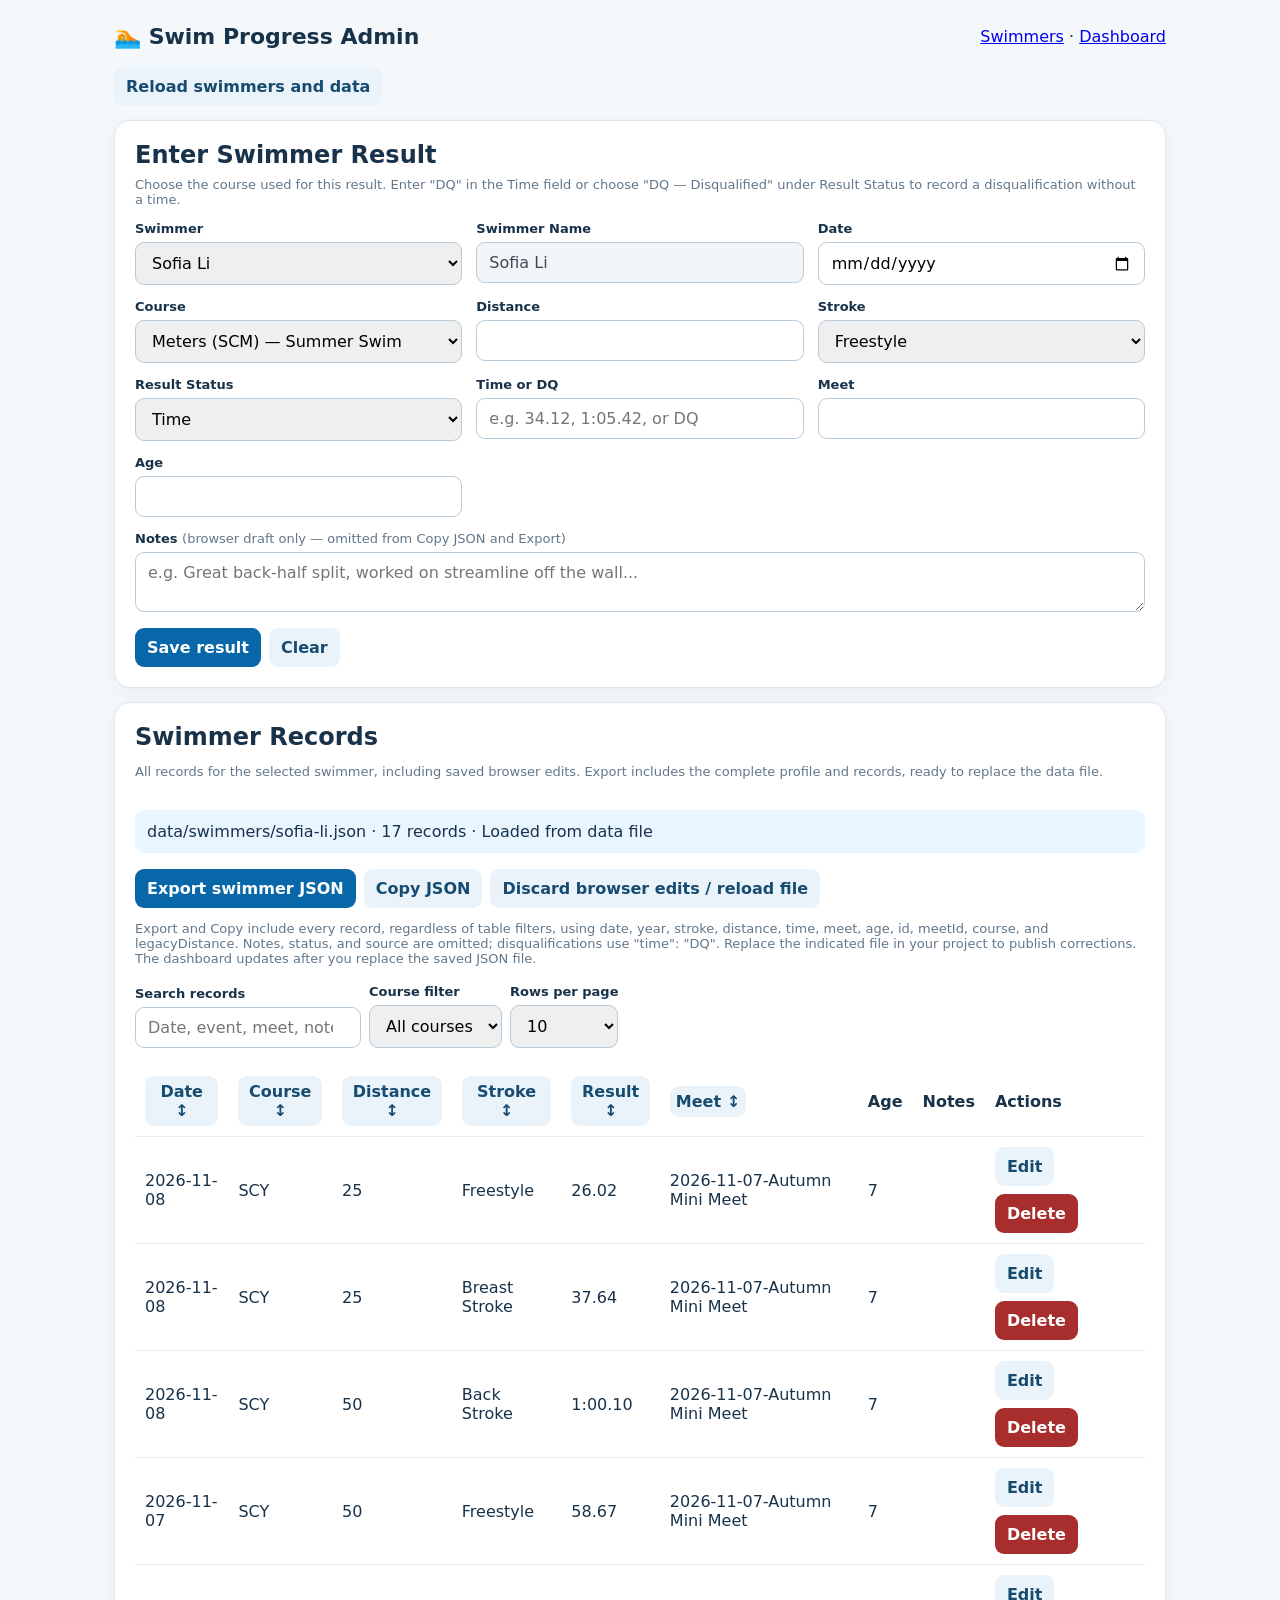
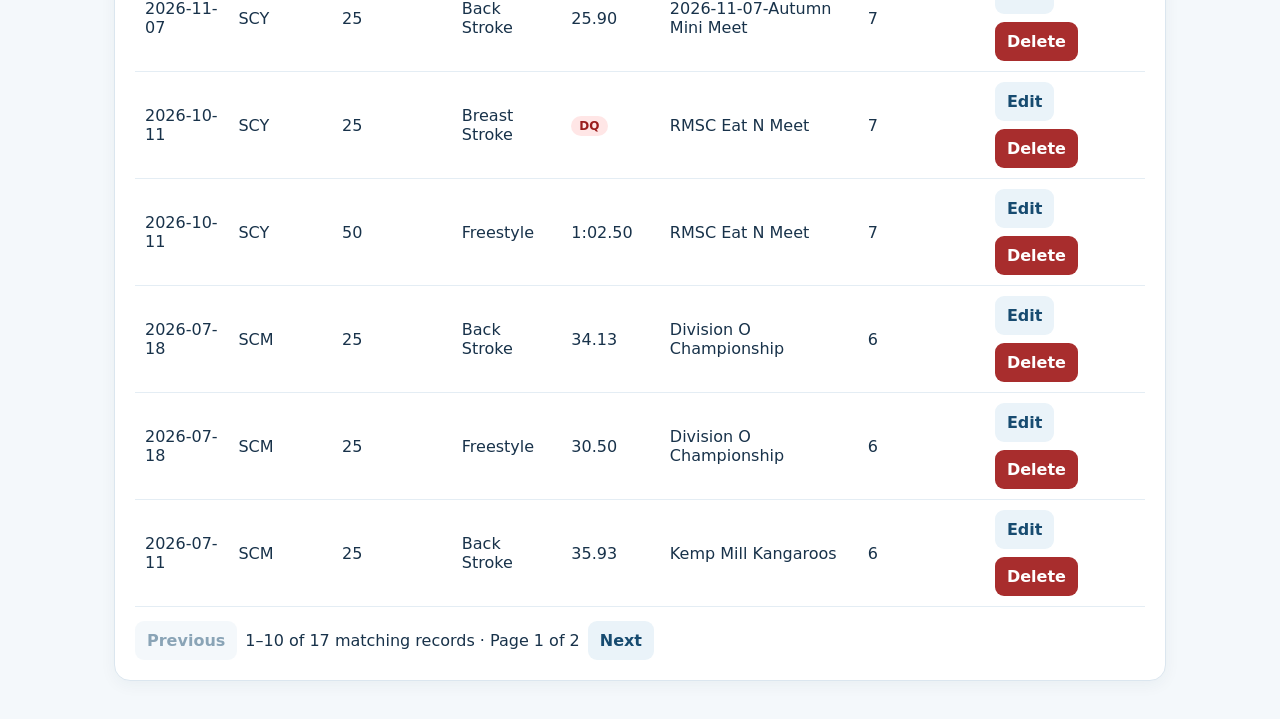
==== commit 3e114571: "Updated Nov Meet times and Update Admin page to accept DQ" ====
--- a/admin.html
+++ b/admin.html
@@ -29,7 +29,7 @@
 
 <section class="card">
 <h1 style="margin:0 0 8px">Enter Swimmer Result</h1>
-<div class="muted" style="margin-bottom:14px">Choose the course used for this result. Pick "DQ" instead of a time to record a disqualification.</div>
+<div class="muted" style="margin-bottom:14px">Choose the course used for this result. Enter "DQ" in the Time field or choose "DQ — Disqualified" under Result Status to record a disqualification without a time.</div>
 <div id="editingBanner" class="editing-banner hide">Editing an existing result. <strong>Update result</strong> will save your changes, or <strong>Cancel edit</strong> to discard them.</div>
 <form id="resultForm">
 <div class="grid">
@@ -46,7 +46,7 @@
 <div class="field"><label>Distance</label><input id="distance" type="number" min="25" step="25" required></div>
 <div class="field"><label>Stroke</label><select id="stroke"><option>Freestyle</option><option>Back Stroke</option><option>Breast Stroke</option><option>Butterfly</option><option>Individual Medley</option></select></div>
 <div class="field"><label>Result Status</label><select id="status"><option value="TIME">Time</option><option value="DQ">DQ — Disqualified</option></select></div>
-<div class="field"><label>Time</label><input id="time" placeholder="e.g. 34.13 or 1:05.42"></div>
+<div class="field"><label for="time">Time or DQ</label><input id="time" placeholder="e.g. 34.12, 1:05.42, or DQ"></div>
 <div class="field"><label>Meet</label><input id="meet" required></div>
 <div class="field"><label>Age</label><input id="age" type="number" min="4" max="99"></div>
 </div>
@@ -331,8 +331,10 @@
 }
 $("resultForm").addEventListener("submit", (e) => {
   e.preventDefault(); if (!state || loading || state.conflict || state.readOnly) return;
-  const isDQ = $("status").value === "DQ", time = isDQ ? null : parseTime($("time").value);
-  if (!isDQ && (!Number.isFinite(time) || time <= 0)) { message("Enter a valid time such as 34.13 or 1:05.42 (seconds must be below 60 after a colon).", true); return; }
+  const timeText = $("time").value.trim();
+  const isDQ = $("status").value === "DQ" || timeText.toUpperCase() === "DQ";
+  const time = isDQ ? null : parseTime(timeText);
+  if (!isDQ && (!Number.isFinite(time) || time <= 0)) { message("Enter DQ or a valid time such as 34.12 or 1:05.42 (seconds must be below 60 after a colon).", true); return; }
   if (!$("meet").value.trim()) { message("Enter a meet name.", true); return; }
   const document = clone(state.document), old = editingIndex === null ? null : document.records[editingIndex];
   const record = { ...(old || {}), date: $("date").value, year:Number($("date").value.slice(0,4)), course:$("course").value,
